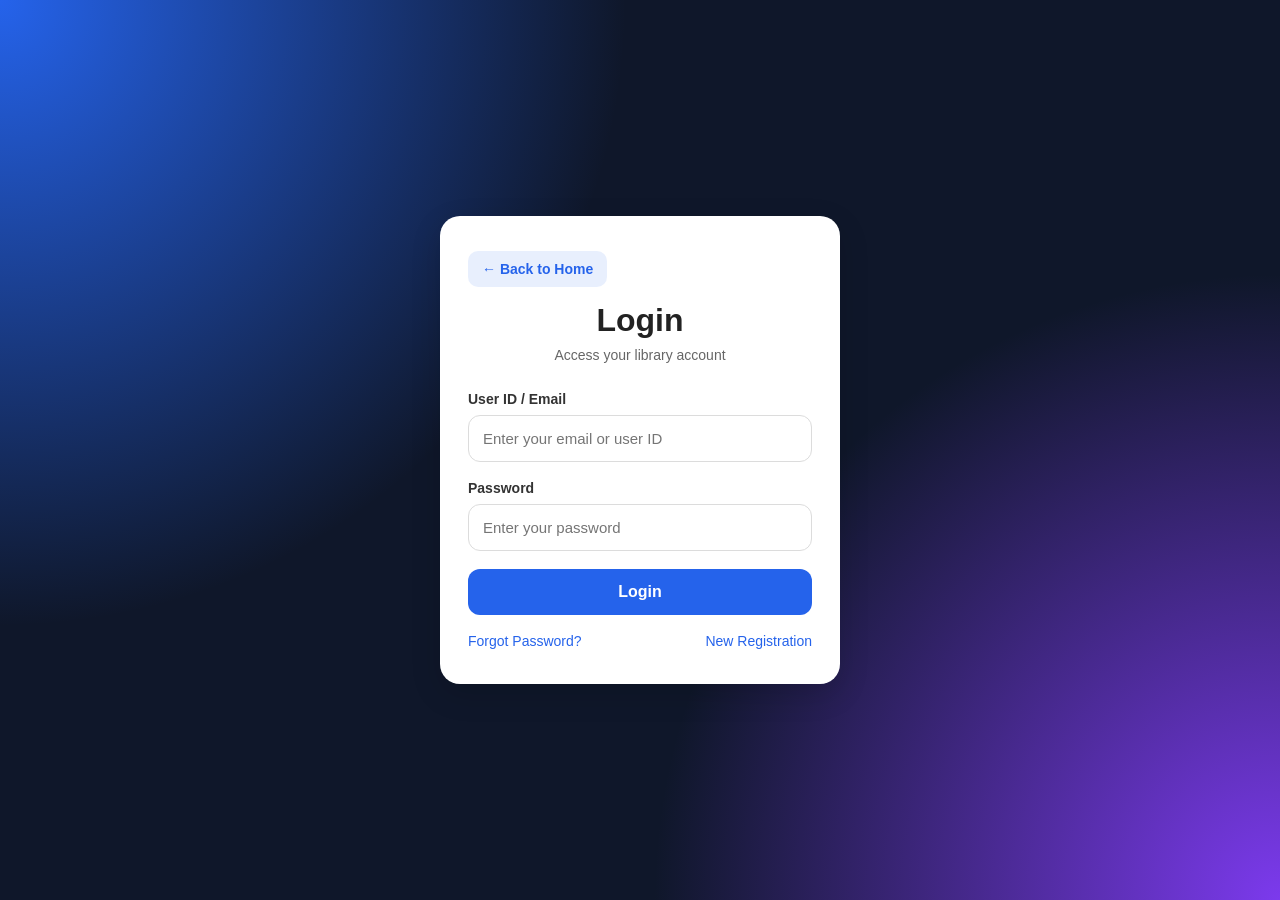
==== login.html @ 5a88a968 "Improve the website" ====
<!DOCTYPE html>
<html lang="en">

<head>
    <meta charset="UTF-8">
    <meta name="viewport" content="width=device-width, initial-scale=1.0">

    <title>Login | Ramkrushna Abhyasika</title>

    <style>
        * {
            margin: 0;
            padding: 0;
            box-sizing: border-box;
            font-family: Arial, sans-serif;
        }

        body {
            min-height: 100vh;

            display: flex;
            justify-content: center;
            align-items: center;

            padding: 20px;

            background:
                radial-gradient(circle at top left,
                    #2563eb,
                    transparent 40%),

                radial-gradient(circle at bottom right,
                    #7c3aed,
                    transparent 40%),

                #0f172a;
        }

        .login-card {
            width: 100%;
            max-width: 400px;

            background: #ffffff;
            border-radius: 20px;

            padding: 35px 28px;

            box-shadow: 0 10px 30px rgba(0, 0, 0, 0.15);
        }

        .back-btn {
            display: inline-flex;
            align-items: center;
            gap: 6px;

            padding: 10px 14px;
            margin-bottom: 15px;

            border-radius: 10px;

            background: rgba(37, 99, 235, 0.1);
            color: #2563eb;

            text-decoration: none;
            font-size: 14px;
            font-weight: 600;

            transition: 0.25s ease;
        }

        .back-btn:hover {
            background: rgba(37, 99, 235, 0.18);
            transform: translateX(-2px);
        }

        .login-card h1 {
            text-align: center;
            margin-bottom: 8px;
            color: #222;
        }

        .login-card p {
            text-align: center;
            color: #666;
            margin-bottom: 28px;
            font-size: 14px;
        }

        .field {
            margin-bottom: 18px;
        }

        .field label {
            display: block;
            margin-bottom: 8px;
            font-size: 14px;
            font-weight: 600;
            color: #333;
        }

        .field input {
            width: 100%;
            padding: 14px;

            border: 1px solid #dcdcdc;
            border-radius: 12px;

            font-size: 15px;
            outline: none;

            transition: 0.2s;
        }

        .field input:focus {
            border-color: #2563eb;
            box-shadow: 0 0 0 3px rgba(37, 99, 235, 0.12);
        }

        .submit-btn {
            width: 100%;
            border: none;

            background: #2563eb;
            color: white;

            padding: 14px;
            border-radius: 12px;

            font-size: 16px;
            font-weight: 600;

            cursor: pointer;
            transition: 0.2s;
        }

        .submit-btn:hover {
            background: #1e40af;
        }

        .extra-links {
            margin-top: 18px;

            display: flex;
            justify-content: space-between;

            gap: 10px;
            flex-wrap: wrap;
        }

        .extra-links a {
            text-decoration: none;
            font-size: 14px;
            color: #2563eb;
        }

        .extra-links a:hover {
            text-decoration: underline;
        }

        @media (max-width: 480px) {

            .login-card {
                padding: 28px 20px;
            }

            .extra-links {
                flex-direction: column;
                align-items: center;
            }
        }
    </style>
</head>

<body>
    <div class="login-card">

        <a href="index.html" class="back-btn">
            ← Back to Home
        </a>

        <h1>Login</h1>

        <p>
            Access your library account
        </p>

        <form>

            <div class="field">
                <label for="email">
                    User ID / Email
                </label>

                <input type="text" id="email" placeholder="Enter your email or user ID" required>
            </div>

            <div class="field">
                <label for="password">
                    Password
                </label>

                <input type="password" id="password" placeholder="Enter your password" required>
            </div>

            <button type="submit" class="submit-btn">
                Login
            </button>

        </form>

        <div class="extra-links">

            <a href="#">
                Forgot Password?
            </a>

            <a href="#">
                New Registration
            </a>

        </div>

    </div>
</body>

</html>
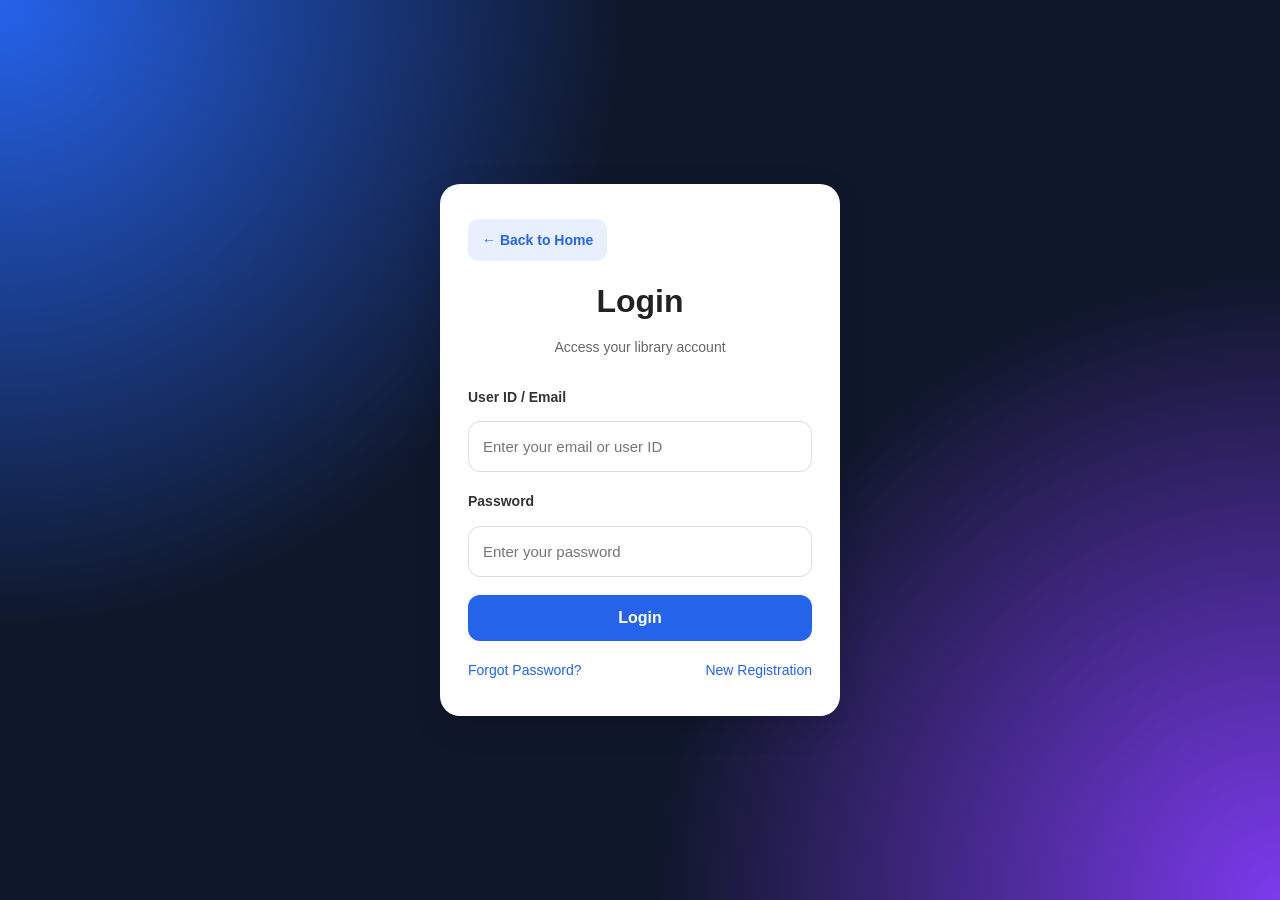
==== commit 484d6233: "loader added to login page" ====
--- a/login.html
+++ b/login.html
@@ -6,6 +6,8 @@
     <meta name="viewport" content="width=device-width, initial-scale=1.0">
 
     <title>Login | Ramkrushna Abhyasika</title>
+    <!-- css -->
+    <link rel="stylesheet" href="CSS/style.css">
 
     <style>
         * {
@@ -172,6 +174,14 @@
 </head>
 
 <body>
+    <!-- Loader Animation -->
+    <div id="loader" aria-hidden="true">
+        <div class="loader-content">
+            <span class="loader-logo">RA</span>
+            <span class="loader-text">Preparing Your Study Space</span>
+        </div>
+    </div>
+
     <div class="login-card">
 
         <a href="index.html" class="back-btn">
@@ -221,6 +231,15 @@
         </div>
 
     </div>
+
+    <script>
+        window.addEventListener("load", () => {
+            const loader = document.getElementById("loader");
+            if (loader) {
+                setTimeout(() => loader.classList.add("hide"), 500);
+            }
+        });
+    </script>
 </body>
 
 </html>
--- a/CSS/style.css
+++ b/CSS/style.css
@@ -0,0 +1,1331 @@
+:root {
+    --bg: #f6f8f4;
+    --bg-warm: #edf4ef;
+    --surface: rgba(255, 255, 255, 0.82);
+    --surface-strong: #ffffff;
+    --text: #18201c;
+    --muted: #54635c;
+    --brand: #0f766e;
+    --brand-strong: #0b5f58;
+    --accent: #ea7a2f;
+    --line: rgba(24, 32, 28, 0.12);
+    --shadow-soft: 0 12px 30px rgba(14, 36, 28, 0.08);
+    --shadow-strong: 0 22px 48px rgba(12, 41, 31, 0.18);
+    --radius-lg: 24px;
+    --radius-md: 16px;
+    --radius-sm: 12px;
+}
+
+
+html {
+    scroll-behavior: smooth;
+}
+
+body {
+    font-family: "Manrope", sans-serif;
+    color: var(--text);
+    background:
+        radial-gradient(circle at 10% 10%, #d7ede4 0%, transparent 36%),
+        radial-gradient(circle at 90% 0%, #f8dfcf 0%, transparent 30%),
+        linear-gradient(160deg, var(--bg) 0%, var(--bg-warm) 100%);
+    line-height: 1.6;
+
+}
+
+.section {
+    width: min(1120px, 92vw);
+    margin: 0 auto;
+}
+
+/* === LOADER === */
+
+#loader {
+    position: fixed;
+    inset: 0;
+    z-index: 9999;
+    display: grid;
+    place-items: center;
+    background: linear-gradient(120deg, #eef8f3, #fdf0e7);
+    transition: opacity 0.55s ease, visibility 0.55s ease;
+}
+
+#loader.hide {
+    opacity: 0;
+    visibility: hidden;
+}
+
+.loader-content {
+    display: grid;
+    gap: 10px;
+    justify-items: center;
+}
+
+.loader-logo {
+    font: 800 3rem/1 "Sora", sans-serif;
+    letter-spacing: 1px;
+    color: var(--brand);
+    text-shadow: 0 8px 25px rgba(15, 118, 110, 0.26);
+    animation: pop 1.15s ease-in-out infinite;
+}
+
+.loader-text {
+    color: var(--muted);
+    font-weight: 600;
+    letter-spacing: 0.4px;
+}
+
+@keyframes pop {
+
+    0%,
+    100% {
+        transform: scale(0.96);
+        opacity: 0.7;
+    }
+
+    50% {
+        transform: scale(1);
+        opacity: 1;
+    }
+}
+
+/* === HEADER === */
+.site-header {
+    position: sticky;
+    top: 0;
+    background: #ffffff;
+    box-shadow: 0 2px 10px rgba(0, 0, 0, 0.05);
+    z-index: 1000;
+}
+
+.nav-shell {
+    display: flex;
+    align-items: center;
+    justify-content: space-between;
+    padding: 12px 24px;
+}
+
+.brand {
+    font-size: 18px;
+    font-weight: 600;
+    color: #2563eb;
+    text-decoration: none;
+}
+
+.nav-links {
+    display: flex;
+    gap: 20px;
+}
+
+.nav-link {
+    text-decoration: none;
+    color: #444;
+    font-weight: 500;
+}
+
+.nav-link.active {
+    color: #2563eb;
+}
+
+.nav-actions {
+    display: flex;
+    gap: 10px;
+}
+
+.btn {
+    padding: 6px 14px;
+    border-radius: 8px;
+    text-decoration: none;
+    font-size: 14px;
+}
+
+.btn-outline {
+    border: 1px solid #2563eb;
+    color: #2563eb;
+}
+
+.btn-primary {
+    background: #2563eb;
+    color: white;
+}
+
+/* Mobile */
+.menu-toggle {
+    display: none;
+    font-size: 22px;
+    background: none;
+    border: none;
+}
+
+@media (max-width: 768px) {
+    .nav-links {
+        display: none;
+        position: absolute;
+        top: 60px;
+        right: 20px;
+        flex-direction: column;
+        background: white;
+        padding: 10px;
+        border-radius: 8px;
+        box-shadow: 0 4px 20px rgba(0, 0, 0, 0.1);
+    }
+
+    .nav-links.active {
+        display: flex;
+    }
+
+    .menu-toggle {
+        display: block;
+    }
+
+    .nav-actions {
+        display: none;
+    }
+}
+
+/* Mobile Action Buttons */
+.mobile-actions {
+    display: none;
+    align-items: center;
+    gap: 10px;
+}
+
+/* Login Icon */
+.mobile-login-btn {
+    width: 42px;
+    height: 42px;
+
+    display: flex;
+    align-items: center;
+    justify-content: center;
+
+    border-radius: 12px;
+
+    background: rgba(255, 255, 255, 0.08);
+
+    border: 1px solid rgba(255, 255, 255, 0.15);
+
+    color: rgb(0, 0, 0);
+
+    text-decoration: none;
+
+    backdrop-filter: blur(10px);
+
+    transition: 0.3s ease;
+}
+
+.mobile-login-btn:hover {
+    transform: translateY(-2px);
+    background: rgba(255, 255, 255, 0.14);
+}
+
+/* Mobile Only */
+@media (max-width: 768px) {
+
+    .brand {
+        font-size: 15px;
+    }
+
+    .mobile-actions {
+        display: flex;
+    }
+
+    .nav-actions {
+        display: none;
+    }
+
+}
+
+/* === HERO SECTION === */
+
+.hero {
+    margin-top: 24px;
+    display: grid;
+    gap: 18px;
+    grid-template-columns: 1.35fr 0.9fr;
+    align-items: stretch;
+}
+
+.hero-panel {
+    border-radius: var(--radius-lg);
+    padding: clamp(24px, 3vw, 44px);
+    background:
+        linear-gradient(135deg, rgba(15, 118, 110, 0.95), rgba(7, 65, 60, 0.92)),
+        url("../images/background.png") center/cover;
+    color: #f9fffd;
+    min-height: 420px;
+    display: grid;
+    align-content: center;
+    gap: 14px;
+    box-shadow: var(--shadow-strong);
+}
+
+.hero-tag {
+    width: fit-content;
+    font-weight: 800;
+    font-size: 0.74rem;
+    letter-spacing: 0.9px;
+    text-transform: uppercase;
+    color: #0d433f;
+    background: #ffe1c9;
+    border-radius: 999px;
+    padding: 7px 14px;
+}
+
+.hero h1 {
+    font-size: clamp(1.85rem, 4.6vw, 3.3rem);
+    max-width: 18ch;
+}
+
+.hero-subtitle {
+    max-width: 46ch;
+    color: #d8ece7;
+}
+
+.hero-actions {
+    display: flex;
+    flex-wrap: wrap;
+    gap: 12px;
+    margin-top: 6px;
+}
+
+.btn {
+    border: 0;
+    border-radius: 12px;
+    padding: 12px 18px;
+    font-weight: 700;
+    font-size: 0.95rem;
+    cursor: pointer;
+    transition: transform 0.2s ease, box-shadow 0.2s ease, background 0.2s ease;
+}
+
+.btn:hover {
+    transform: translateY(-2px);
+}
+
+.btn-primary {
+    background: linear-gradient(135deg, var(--accent), #f0944e);
+    color: #291507;
+    box-shadow: 0 10px 26px rgba(234, 122, 47, 0.3);
+}
+
+.btn-primary:hover {
+    box-shadow: 0 14px 30px rgba(234, 122, 47, 0.4);
+}
+
+.btn-ghost {
+    background: rgba(255, 255, 255, 0.18);
+    color: #f5fffc;
+    border: 1px solid rgba(255, 255, 255, 0.26);
+}
+
+.hero-metrics {
+    display: grid;
+    gap: 14px;
+}
+
+.metric-card {
+    border: 1px solid rgba(255, 255, 255, 0.9);
+    border-radius: var(--radius-md);
+    box-shadow: var(--shadow-soft);
+    padding: 22px;
+    display: grid;
+    backdrop-filter: blur(10px);
+    background: rgba(255, 255, 255, 0.7);
+}
+
+.metric-value {
+    font: 800 clamp(1.5rem, 2.9vw, 2.1rem)/1 "Sora", sans-serif;
+    color: var(--brand-strong);
+    margin-bottom: 6px;
+}
+
+.metric-label {
+    color: var(--muted);
+    font-weight: 700;
+}
+
+/* === SECTION FEATURE === */
+
+.feature-strip {
+    margin-top: 24px;
+    display: grid;
+    grid-template-columns: repeat(4, minmax(0, 1fr));
+    gap: 14px;
+}
+
+.feature-card {
+    background: var(--surface);
+    border: 1px solid rgba(255, 255, 255, 0.9);
+    border-radius: var(--radius-md);
+    padding: 18px;
+    box-shadow: var(--shadow-soft);
+
+    transition: all 0.3s ease;
+    cursor: pointer;
+}
+
+.feature-card:hover {
+    transform: translateY(-6px) scale(1.02);
+    box-shadow: 0 20px 40px rgba(0, 0, 0, 0.1);
+}
+
+.feature-card .material-icons {
+    font-size: 28px;
+    color: var(--brand);
+    margin-bottom: 8px;
+}
+
+.feature-card h3 {
+    font-size: 1rem;
+    margin-bottom: 6px;
+}
+
+.feature-card p {
+    color: var(--muted);
+    font-size: 0.92rem;
+}
+
+.feature-card.highlight {
+    background: linear-gradient(145deg, #0f766e, #0c4f4a);
+    border-color: transparent;
+}
+
+.feature-card.highlight h3,
+.feature-card.highlight p,
+.feature-card.highlight .material-icons {
+    color: #ecfff9;
+}
+
+.feature-badge {
+    position: absolute;
+    top: 10px;
+    right: 10px;
+    background: #ffd166;
+    color: #000;
+    font-size: 11px;
+    padding: 4px 8px;
+    border-radius: 999px;
+    font-weight: 700;
+}
+
+.feature-cta {
+    text-align: center;
+    margin-top: 30px;
+}
+
+.feature-cta h2 {
+    margin-bottom: 12px;
+}
+
+@media (max-width: 768px) {
+    .feature-strip {
+        grid-template-columns: 1fr 1fr;
+    }
+}
+
+/* Scetion : Facilities */
+.section-head {
+    display: grid;
+    gap: 4px;
+    margin-top: 30px;
+    margin-bottom: 14px;
+}
+
+.section-head p {
+    color: var(--muted);
+}
+
+.facility-grid {
+    display: grid;
+    grid-template-columns: repeat(3, minmax(0, 1fr));
+    gap: 14px;
+}
+
+.facility-card {
+    background: var(--surface-strong);
+    border: 1px solid var(--line);
+    overflow: hidden;
+    box-shadow: var(--shadow-soft);
+
+    border-radius: 14px;
+    transition: all 0.3s ease;
+}
+
+.facility-card img {
+    width: 100%;
+    height: 160px;
+    object-fit: cover;
+}
+
+.facility-card h3 {
+    font-size: 1rem;
+    padding: 14px;
+}
+
+/* Section - Enviroment */
+.gallery-grid {
+    display: grid;
+    grid-template-columns: repeat(3, 1fr);
+    gap: 14px;
+}
+
+.gallery-item {
+    position: relative;
+    overflow: hidden;
+    border-radius: 12px;
+}
+
+.gallery-item img {
+    width: 100%;
+    height: 220px;
+    object-fit: cover;
+    transition: transform 0.4s ease;
+    border-radius: var(--radius-md);
+    box-shadow: var(--shadow-soft);
+}
+
+/* Section CTA Bolck */
+
+/* Base CTA */
+.cta-block {
+    margin-top: 28px;
+    border-radius: var(--radius-lg);
+    padding: clamp(20px, 4vw, 36px);
+    background: linear-gradient(135deg, #0f766e, #123d39);
+    color: #f2fffa;
+    box-shadow: var(--shadow-strong);
+
+    display: flex;
+    flex-direction: column;
+    gap: 12px;
+}
+
+/* Text */
+.cta-block h2 {
+    font-size: clamp(1.4rem, 3.5vw, 2rem);
+    line-height: 1.3;
+}
+
+.cta-block p {
+    font-size: clamp(0.9rem, 2.5vw, 1rem);
+    color: #cae7df;
+    max-width: 500px;
+}
+
+/* Actions */
+.cta-actions {
+    display: flex;
+    align-items: center;
+    gap: 12px;
+    flex-wrap: wrap;
+}
+
+.cta-note {
+    font-size: 12px;
+    opacity: 0.85;
+}
+
+/* Button */
+.btn-primary {
+    padding: 12px;
+    border-radius: 10px;
+    font-size: 0.95rem;
+    cursor: pointer;
+}
+
+@media (max-width: 768px) {
+
+    .cta-block {
+        width: 100%;
+        max-width: 100%;
+
+        box-sizing: border-box;
+
+        overflow: hidden;
+
+        padding: 16px;
+    }
+
+    .cta-block h2,
+    .cta-block p {
+        word-break: break-word;
+    }
+
+    .cta-actions {
+        width: 100%;
+        flex-direction: column;
+        align-items: stretch;
+    }
+
+    .cta-actions .btn {
+        width: 100%;
+    }
+
+}
+
+/* Grid Layout */
+.info-grid {
+    margin: 40px auto;
+    max-width: 1100px;
+    width: 100%;
+
+    display: grid;
+    grid-template-columns: 1.6fr 1fr;
+    gap: 18px;
+}
+
+/* Card Base */
+.info-card {
+    background: var(--surface);
+    padding: 18px;
+    border-radius: var(--radius-md);
+    box-shadow: var(--shadow-soft);
+}
+
+/* Header */
+.card-head {
+    display: flex;
+    justify-content: space-between;
+    align-items: center;
+}
+
+.map-link {
+    font-size: 13px;
+    color: var(--brand);
+    text-decoration: none;
+    font-weight: 600;
+}
+
+/* Address */
+.address {
+    margin-top: 6px;
+    color: var(--muted);
+    font-size: 0.95rem;
+}
+
+/* Map */
+.map-wrap {
+    margin-top: 12px;
+    border-radius: 10px;
+    overflow: hidden;
+}
+
+.map-wrap iframe {
+    width: 100%;
+    height: 260px;
+    border: 0;
+}
+
+/* Hours */
+.hours-card {
+    display: flex;
+    flex-direction: column;
+    gap: 10px;
+}
+
+.hours-row {
+    display: flex;
+    justify-content: space-between;
+    padding: 10px;
+    border-bottom: 1px dashed var(--line);
+}
+
+.hours-row:last-child {
+    border-bottom: none;
+}
+
+.hours-row span {
+    color: var(--muted);
+}
+
+.hours-row strong {
+    color: var(--brand-strong);
+}
+
+/* Status */
+.status {
+    margin-top: 10px;
+    font-weight: 700;
+    font-size: 14px;
+}
+
+/* Open/Closed colors */
+.status.open {
+    color: #16a34a;
+}
+
+.status.closed {
+    color: #dc2626;
+}
+
+/* Footer Base */
+.contact-footer {
+    background: #0c1916;
+    color: #e9fffa;
+    padding: 24px 0 14px;
+}
+
+/* Container */
+.footer-mini {
+    max-width: 900px;
+    margin: auto;
+    padding: 0 12px;
+    text-align: center;
+}
+
+/* Title */
+.footer-title {
+    font-size: 1rem;
+    margin-bottom: 10px;
+    color: #9fd0c4;
+}
+
+/* Grid */
+.contact-grid {
+    display: grid;
+    grid-template-columns: repeat(3, 1fr);
+    gap: 10px;
+}
+
+/* Cards (Small & Clean) */
+.contact-card {
+    display: flex;
+    flex-direction: column;
+    align-items: center;
+    gap: 4px;
+
+    padding: 10px;
+    border-radius: 10px;
+
+    background: rgba(255, 255, 255, 0.05);
+    text-decoration: none;
+    color: inherit;
+
+    font-size: 0.8rem;
+    transition: 0.2s ease;
+}
+
+/* Icons */
+.contact-card .material-icons {
+    font-size: 20px;
+    color: #8ce4cf;
+}
+
+/* Hover */
+.contact-card:hover {
+    background: rgba(255, 255, 255, 0.12);
+    transform: translateY(-2px);
+}
+
+/* Copy */
+.footer-copy {
+    margin-top: 10px;
+    font-size: 0.75rem;
+    color: #7fb8ac;
+}
+
+/* 📱 Mobile */
+@media (max-width: 600px) {
+    .contact-grid {
+        grid-template-columns: repeat(3, 1fr);
+    }
+
+    .contact-card {
+        padding: 8px;
+        font-size: 0.75rem;
+    }
+
+    .contact-card .material-icons {
+        font-size: 18px;
+    }
+}
+
+/* 📱 Responsive */
+@media (max-width: 768px) {
+    .info-grid {
+        grid-template-columns: 1fr;
+    }
+
+    .card-head {
+        flex-direction: column;
+        align-items: flex-start;
+        gap: 6px;
+    }
+
+    .map-wrap iframe {
+        height: 220px;
+    }
+}
+
+/* ========================= */
+/* 📱 Tablet (≤ 768px) */
+/* ========================= */
+@media (max-width: 768px) {
+    .cta-block {
+        text-align: center;
+        align-items: center;
+    }
+
+    .cta-actions {
+        flex-direction: column;
+        align-items: stretch;
+        width: 100%;
+    }
+
+    .btn-primary {
+        width: 100%;
+    }
+}
+
+/* ========================= */
+/* 📱 Small Mobile (≤ 480px) */
+/* ========================= */
+@media (max-width: 480px) {
+    .cta-block {
+        padding: 18px;
+    }
+
+    .cta-block h2 {
+        font-size: 1.3rem;
+    }
+
+    .cta-block p {
+        font-size: 0.85rem;
+    }
+
+    .cta-note {
+        font-size: 11px;
+    }
+}
+
+@keyframes pulse {
+    0% {
+        box-shadow: 0 0 0 rgba(0, 0, 0, 0.2);
+    }
+
+    50% {
+        box-shadow: 0 10px 30px rgba(0, 0, 0, 0.25);
+    }
+
+    100% {
+        box-shadow: 0 0 0 rgba(0, 0, 0, 0.2);
+    }
+}
+
+@media (max-width: 980px) {
+
+    .hero,
+    .split-grid,
+    .info-grid {
+        grid-template-columns: 1fr;
+    }
+
+    .feature-strip,
+    .facility-grid,
+    .contact-grid {
+        grid-template-columns: repeat(2, minmax(0, 1fr));
+    }
+
+    .gallery-grid {
+        grid-template-columns: repeat(2, minmax(0, 1fr));
+    }
+
+    .gallery-grid img {
+        height: 240px;
+    }
+}
+
+@media (max-width: 640px) {
+
+    .hero-panel {
+        min-height: auto;
+    }
+
+    .hero-actions .btn {
+        width: 100%;
+    }
+
+    .feature-strip,
+    .contact-grid {
+        grid-template-columns: 1fr;
+    }
+
+    .facility-grid,
+    .gallery-grid {
+        grid-template-columns: none;
+        grid-auto-flow: column;
+        grid-auto-columns: minmax(240px, 82vw);
+        overflow-x: auto;
+        overflow-y: hidden;
+        scroll-snap-type: x proximity;
+        padding-bottom: 8px;
+    }
+
+    .facility-card,
+    .gallery-grid img {
+        scroll-snap-align: start;
+    }
+
+    .gallery-grid img {
+        height: 210px;
+    }
+
+    .hours-row {
+        font-size: 0.93rem;
+    }
+}
+
+@media (prefers-reduced-motion: reduce) {
+    html {
+        scroll-behavior: auto;
+    }
+
+    *,
+    *::before,
+    *::after {
+        animation: none !important;
+        transition: none !important;
+    }
+}
+
+
+
+/* ================= Seat.html Syling Code ================= */
+.seat-page {
+    padding-bottom: 42px;
+}
+
+.seat-hero {
+    margin-top: 24px;
+    background: linear-gradient(135deg, rgba(15, 118, 110, 0.95), rgba(7, 65, 60, 0.93));
+    color: #f6fffc;
+    border-radius: var(--radius-lg);
+    padding: clamp(20px, 3vw, 30px);
+    box-shadow: var(--shadow-strong);
+}
+
+.seat-hero h1 {
+    font-size: clamp(1.5rem, 4vw, 2.3rem);
+    margin-bottom: 8px;
+}
+
+.seat-hero p {
+    color: #d6ece5;
+    max-width: 70ch;
+}
+
+.legend {
+    margin-top: 12px;
+    display: flex;
+    flex-wrap: wrap;
+    gap: 14px;
+    align-items: center;
+    font-weight: 700;
+    font-size: 0.92rem;
+}
+
+.legend-item {
+    display: inline-flex;
+    align-items: center;
+    gap: 8px;
+    color: #e9fffa;
+}
+
+.legend-dot {
+    width: 14px;
+    height: 14px;
+    border-radius: 50%;
+    display: inline-block;
+    border: 1px solid rgba(255, 255, 255, 0.55);
+}
+
+.legend-dot.available {
+    background: #16a34a;
+}
+
+.legend-dot.booked {
+    background: #dc2626;
+}
+
+.legend-dot.reserved {
+    background: #FF9800;
+}
+
+.sections-grid {
+    margin-top: 20px;
+    display: grid;
+    grid-template-columns: repeat(2, minmax(0, 1fr));
+    gap: 16px;
+}
+
+.library-section-card {
+    background: var(--surface-strong);
+    border: 1px solid var(--line);
+    border-radius: var(--radius-md);
+    box-shadow: var(--shadow-soft);
+    padding: 16px;
+}
+
+.section-top {
+    display: flex;
+    align-items: center;
+    justify-content: space-between;
+    gap: 10px;
+    margin-bottom: 6px;
+}
+
+.section-top h2 {
+    font-size: 1.1rem;
+}
+
+.section-type {
+    background: rgba(15, 118, 110, 0.12);
+    color: var(--brand-strong);
+    border: 1px solid rgba(15, 118, 110, 0.22);
+    border-radius: 999px;
+    padding: 4px 10px;
+    font: 700 0.78rem/1.2 "Sora", sans-serif;
+    letter-spacing: 0.2px;
+}
+
+.seat-counts {
+    display: flex;
+    flex-wrap: wrap;
+    gap: 8px;
+    margin-bottom: 12px;
+    color: var(--muted);
+    font-size: 0.9rem;
+    font-weight: 600;
+}
+
+.seat-counts .count-chip {
+    padding: 5px 10px;
+    border-radius: 999px;
+    background: #f2f5f3;
+    border: 1px solid #e3e9e6;
+}
+
+.seat-pricing {
+    display: flex;
+    flex-wrap: wrap;
+    gap: 8px;
+    margin-bottom: 12px;
+}
+
+.price-chip {
+    padding: 5px 10px;
+    border-radius: 999px;
+    border: 1px solid #edd7c8;
+    background: #fff5ed;
+    color: #8a4b20;
+    font-size: 0.86rem;
+    font-weight: 700;
+}
+
+.seats-grid {
+    display: grid;
+    grid-template-columns: repeat(5, minmax(0, 1fr));
+    gap: 12px 10px;
+}
+
+.seat {
+    width: 100%;
+    height: 56px;
+    display: grid;
+    justify-items: center;
+    align-content: center;
+    gap: 3px;
+    border-radius: 10px;
+    color: #ffffff;
+    border: 1px solid transparent;
+    user-select: none;
+    cursor: pointer;
+    font: inherit;
+}
+
+.seat-icon {
+    display: inline-grid;
+    place-items: center;
+    width: 20px;
+    height: 20px;
+    opacity: 0.98;
+}
+
+.seat-icon svg {
+    display: block;
+    width: 100%;
+    height: 100%;
+    fill: currentColor;
+}
+
+.seat-number {
+    font: 700 0.72rem/1 "Sora", sans-serif;
+    letter-spacing: 0.1px;
+}
+
+.seat.available {
+    background: #16a34a;
+    border-color: #0f7a37;
+}
+
+.seat.available:hover {
+    filter: brightness(1.05);
+    transform: translateY(-1px);
+}
+
+.seat.selected {
+    box-shadow: 0 0 0 3px rgba(15, 118, 110, 0.3);
+}
+
+.seat.booked {
+    background: #dc2626;
+    border-color: #b61f1f;
+    cursor: not-allowed;
+}
+
+.admission-card {
+    margin-top: 24px;
+    background: var(--surface-strong);
+    border: 1px solid var(--line);
+    border-radius: var(--radius-lg);
+    box-shadow: var(--shadow-soft);
+    padding: clamp(16px, 3vw, 24px);
+}
+
+.admission-card h2 {
+    margin-bottom: 6px;
+}
+
+.admission-card p {
+    color: var(--muted);
+    margin-bottom: 12px;
+}
+
+.selected-seat {
+    display: inline-flex;
+    align-items: center;
+    gap: 8px;
+    padding: 7px 12px;
+    border-radius: 999px;
+    background: rgba(15, 118, 110, 0.11);
+    border: 1px solid rgba(15, 118, 110, 0.2);
+    color: var(--brand-strong);
+    font-weight: 700;
+    margin-bottom: 14px;
+}
+
+.selected-pricing {
+    margin-bottom: 12px;
+    color: var(--muted);
+    font-weight: 700;
+    font-size: 0.92rem;
+}
+
+.selected-seat.selection-error {
+    background: #fef2f2;
+    border-color: rgba(220, 38, 38, 0.3);
+    color: #b91c1c;
+}
+
+.student-form {
+    display: grid;
+    grid-template-columns: repeat(2, minmax(0, 1fr));
+    gap: 12px;
+}
+
+.field {
+    display: grid;
+    gap: 5px;
+    min-width: 0;
+}
+
+.field.span-2 {
+    grid-column: span 2;
+}
+
+.field label {
+    font-weight: 700;
+    font-size: 0.9rem;
+    color: var(--text);
+}
+
+.field input,
+.field textarea {
+    width: 100%;
+    max-width: 100%;
+    box-sizing: border-box;
+    border: 1px solid #cfdad4;
+    border-radius: 10px;
+    padding: 11px 12px;
+    font: 500 0.93rem/1.4 "Manrope", sans-serif;
+    color: var(--text);
+    background: #ffffff;
+}
+
+.field textarea {
+    min-height: 90px;
+    resize: vertical;
+}
+
+.field input.is-invalid,
+.field textarea.is-invalid {
+    border-color: #dc2626;
+    box-shadow: 0 0 0 3px rgba(220, 38, 38, 0.12);
+}
+
+.field-error {
+    margin: 0;
+    color: #b91c1c;
+    font-size: 0.82rem;
+    font-weight: 600;
+}
+
+.student-form button {
+    grid-column: span 2;
+    border: 0;
+    border-radius: 12px;
+    padding: 12px 16px;
+    font: 700 0.95rem/1 "Sora", sans-serif;
+    background: linear-gradient(135deg, var(--accent), #f0944e);
+    color: #2a1607;
+    cursor: pointer;
+}
+
+.success-box {
+    margin-top: 14px;
+    padding: 12px 14px;
+    border-radius: 12px;
+    border: 1px solid #98d8b2;
+    background: #edfcf2;
+    color: #0f5132;
+    font-weight: 600;
+}
+
+@media (max-width: 900px) {
+    .sections-grid {
+        grid-template-columns: 1fr;
+    }
+}
+
+@media (max-width: 520px) {
+    .student-form {
+        grid-template-columns: 1fr;
+    }
+
+    .field.span-2,
+    .student-form button {
+        grid-column: span 1;
+    }
+
+    .seats-grid {
+        gap: 10px 8px;
+    }
+
+    .seat {
+        height: 50px;
+        gap: 2px;
+    }
+
+    .seat-icon {
+        width: 18px;
+        height: 18px;
+    }
+
+    .seat-number {
+        font-size: 0.68rem;
+    }
+}
+
+/* Seat.html */
+/* Popup Background */
+.popup-overlay {
+    position: fixed;
+    inset: 0;
+
+    background: rgba(0, 0, 0, 0.5);
+
+    display: flex;
+    justify-content: center;
+    align-items: center;
+
+    opacity: 0;
+    transition: 0.3s ease;
+
+    z-index: 9999;
+    pointer-events: none;
+}
+
+.popup-overlay.show {
+    opacity: 1;
+    pointer-events: auto;
+}
+
+/* Popup Box */
+.popup-box {
+    width: 90%;
+    max-width: 380px;
+
+    background: white;
+    border-radius: 20px;
+
+    padding: 30px 24px;
+    text-align: center;
+
+    animation: popupScale 0.3s ease;
+}
+
+/* Icon */
+.popup-icon {
+    font-size: 60px;
+    margin-bottom: 15px;
+}
+
+/* Title */
+.popup-box h2 {
+    margin-bottom: 10px;
+    color: #222;
+}
+
+/* Text */
+.popup-box p {
+    color: #666;
+    line-height: 1.5;
+    margin-bottom: 20px;
+}
+
+/* Button */
+.popup-box button {
+    border: none;
+    background: #4CAF50;
+    color: white;
+
+    padding: 12px 24px;
+    border-radius: 10px;
+
+    cursor: pointer;
+    font-size: 16px;
+}
+
+/* Animation */
+@keyframes popupScale {
+
+    from {
+        transform: scale(0.7);
+        opacity: 0;
+    }
+
+    to {
+        transform: scale(1);
+        opacity: 1;
+    }
+}
+
+.popup-overlay {
+    display: flex;
+}
+
+.seat.reserved {
+    background: #FF9800;
+    color: white;
+    cursor: not-allowed;
+}
